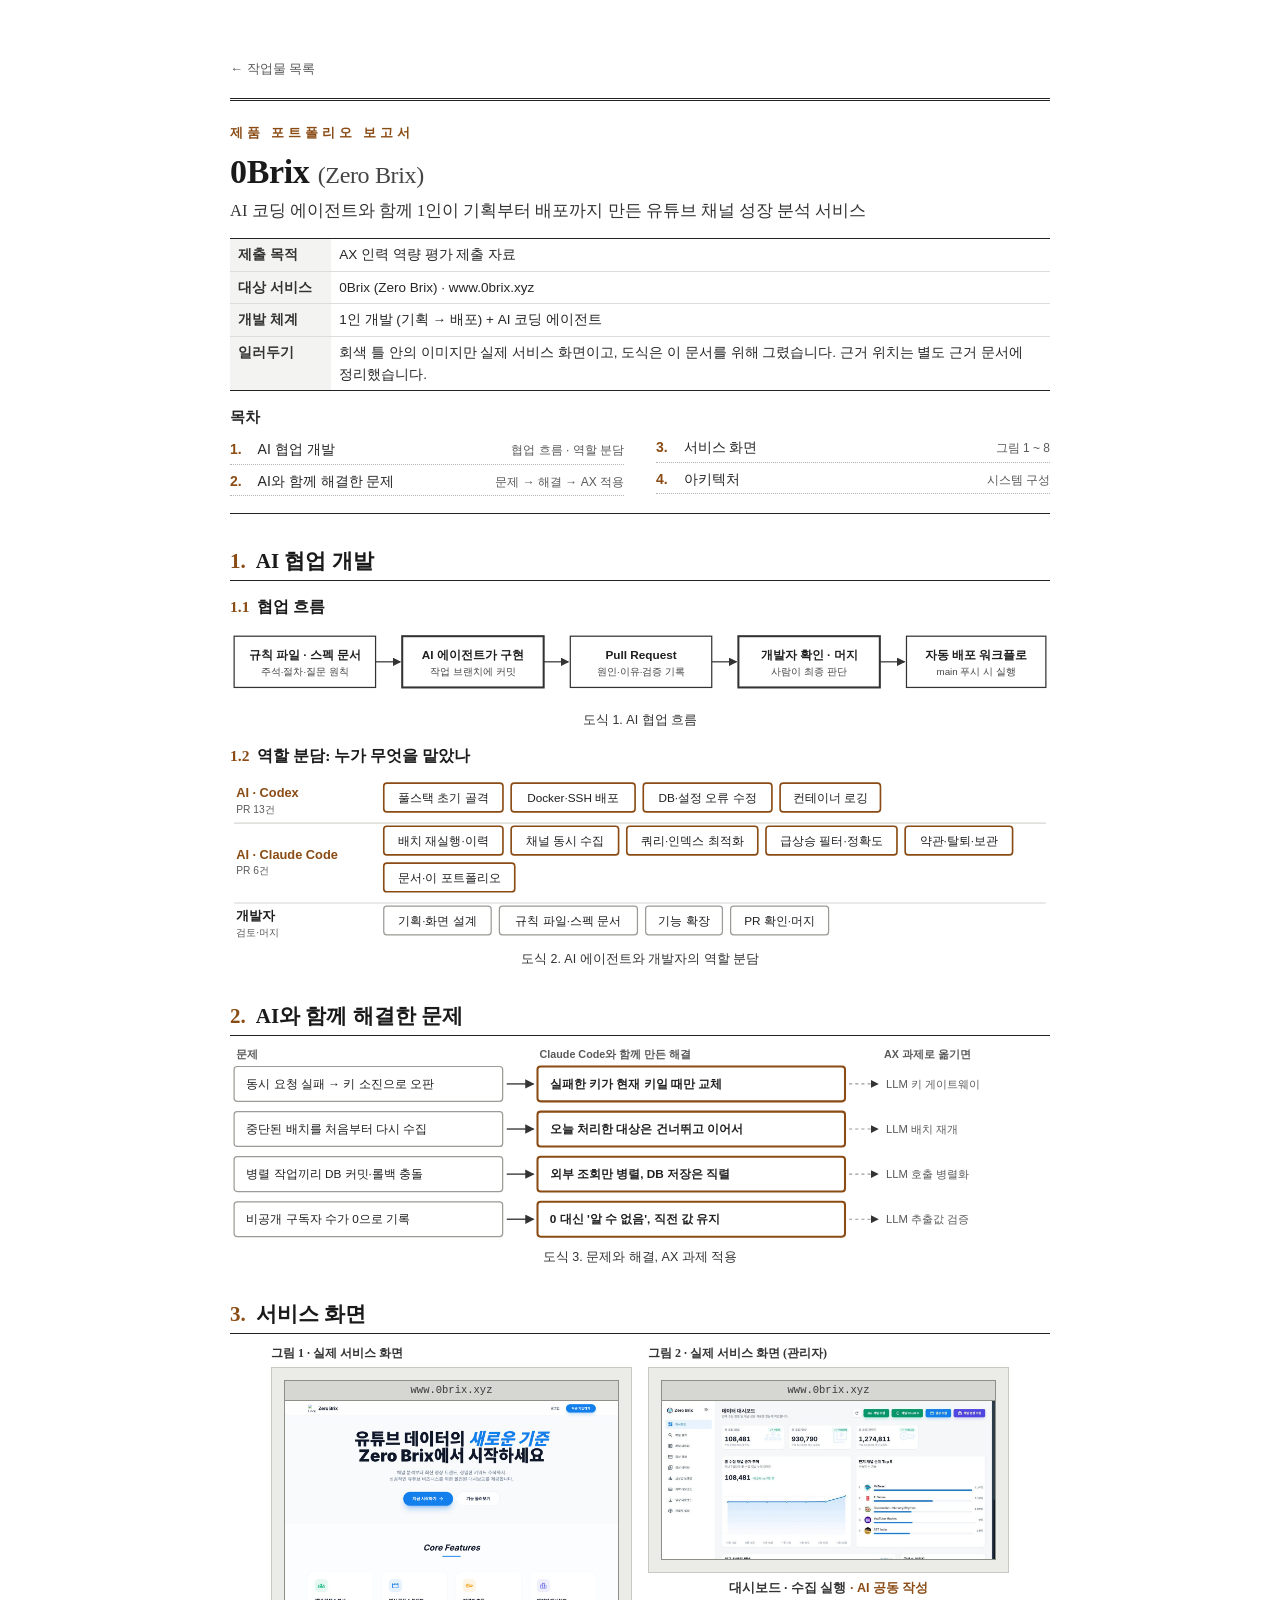
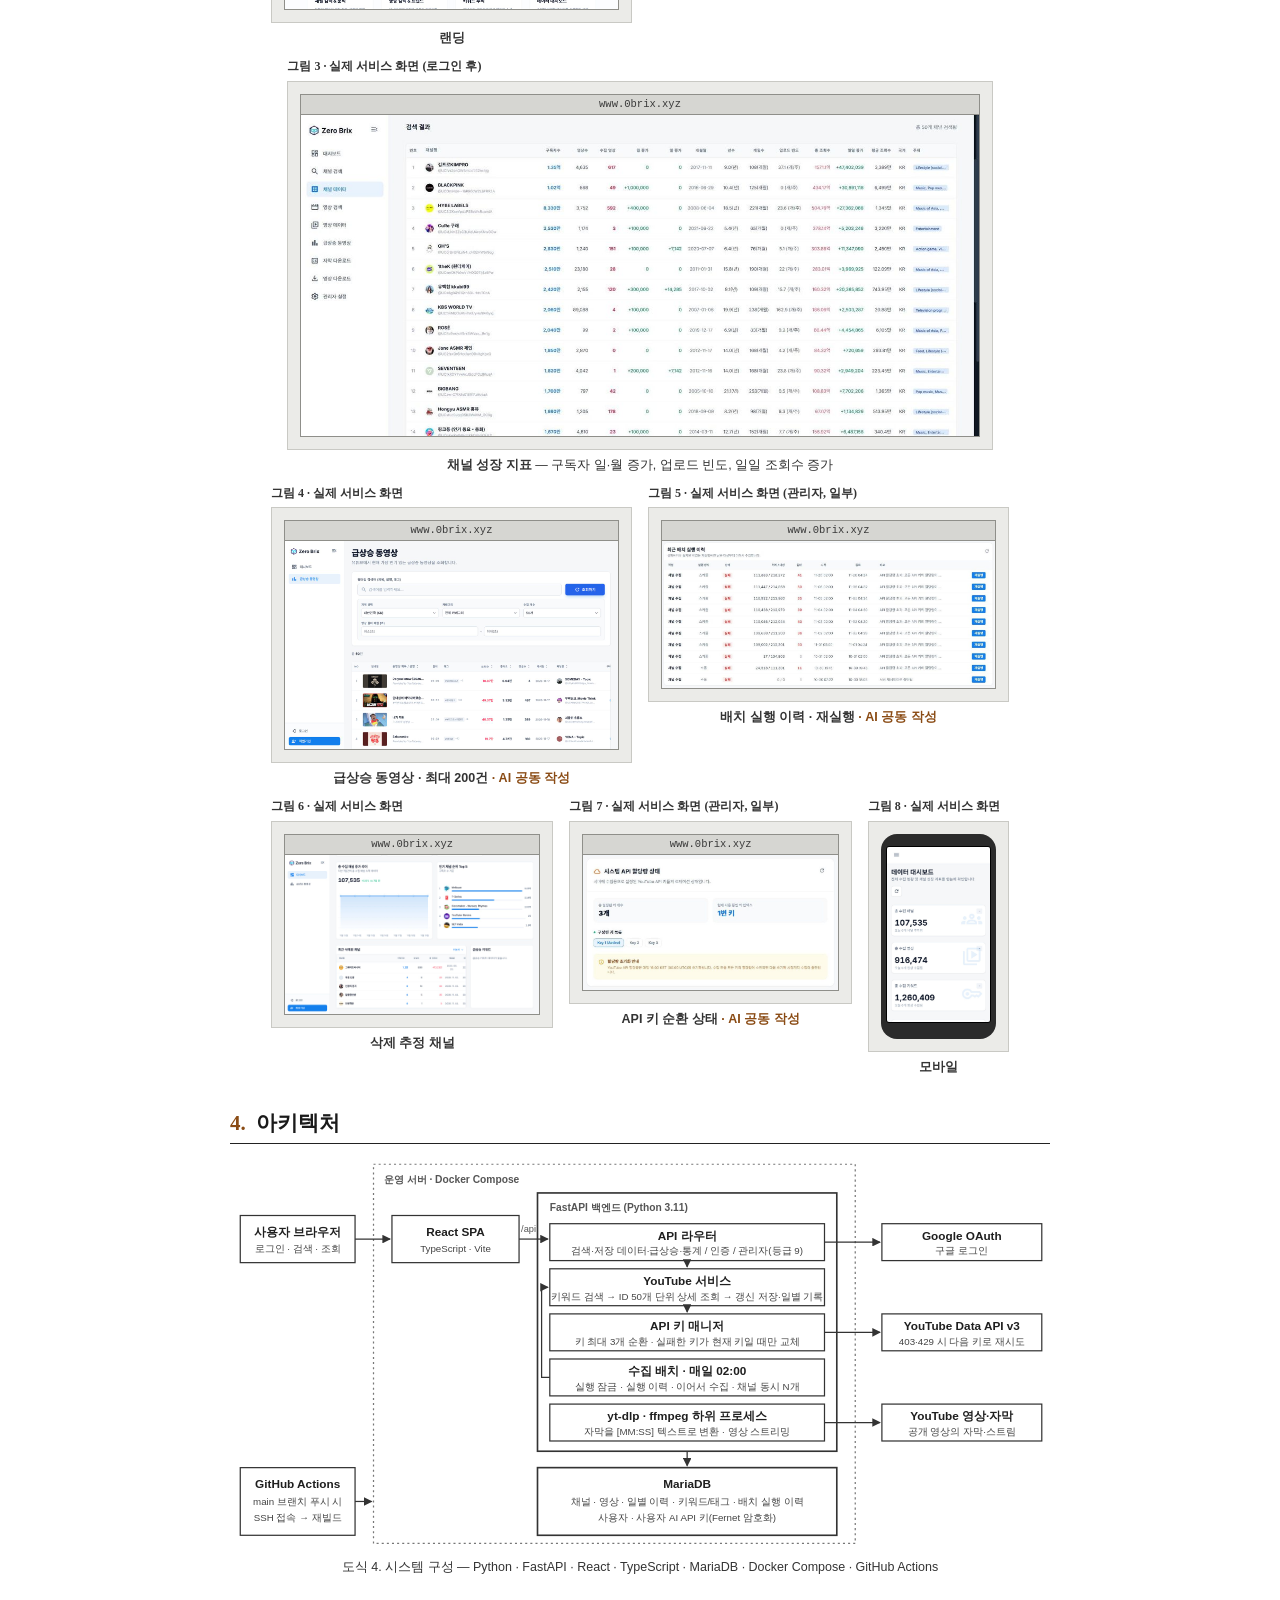
==== works/0brix/index.html @ 4392a65b "0Brix 포트폴리오 추가 works/0brix/에 포트폴리오 페이지와 썸네일(실제 랜딩 화면)을 넣고 목록 맨 앞에 등록한다. 페이지 위쪽에 목록으로 돌아가는 링크를 넣는다 (인" ====
<!DOCTYPE html>
<html lang="ko">
<head>
<meta charset="utf-8">
<meta name="viewport" content="width=device-width, initial-scale=1">
<title>0Brix 제품 포트폴리오</title>
<style>
  :root {
    --ink: #262626;
    --ink-soft: #5a5a5a;
    --rule: #c4c4c4;
    --accent: #8a4b14;      /* 문서 강조색 1개: 제품 주조색(파랑)과 겹치지 않는 갈색 */
    --fig-panel: #ebebe8;
    --fig-line: #8f8f8a;
  }
  * { box-sizing: border-box; }
  html { background: #fff; }
  body {
    margin: 0 auto; max-width: 900px; padding: 48px 40px 64px;
    background: #fff; color: var(--ink);
    font-family: "Apple SD Gothic Neo", "Malgun Gothic", "맑은 고딕", "Noto Sans KR", "Noto Sans CJK KR", "Nanum Gothic", "나눔고딕", sans-serif;
    font-size: 15px; line-height: 1.6; word-break: keep-all; overflow-wrap: break-word;
  }
  h1, h2 { color: #1a1a1a; line-height: 1.3; }
  header.doc { border-top: 4px solid var(--accent); padding-top: 14px; }
  .kicker { font-size: 12.5px; letter-spacing: .08em; color: var(--accent); font-weight: 700; margin: 0; }
  h1 { font-size: 30px; margin: 4px 0 2px; }
  .subtitle { font-size: 16px; color: var(--ink-soft); margin: 0 0 4px; }
  .guide { font-size: 12.5px; color: var(--ink-soft); margin: 4px 0 0; }
  h2 { font-size: 19px; margin: 28px 0 8px; padding-bottom: 4px; border-bottom: 1px solid var(--accent); }
  h2 .no { color: var(--accent); margin-right: 8px; }
  h2 .lead { font-size: 13.5px; font-weight: 400; color: var(--ink-soft); margin-left: 10px; }
  p { margin: 6px 0; }
  ul { margin: 4px 0; padding-left: 18px; }
  li { margin: 2px 0; }
  strong { color: #1a1a1a; }
  .ref { color: var(--accent); font-weight: 600; white-space: nowrap; }
  .placeholder { font-weight: 600; color: #333; }
  .k { color: var(--accent); font-weight: 700; }

  /* 한눈 요약: 굵은 위아래 선 + 왼쪽 항목명 */
  table.summary { width: 100%; border-collapse: collapse; margin: 16px 0 4px; border-top: 2px solid #222; border-bottom: 2px solid #222; break-inside: avoid; }
  table.summary th { width: 8.5em; text-align: left; vertical-align: top; padding: 7px 10px 7px 0; font-size: 13.5px; color: var(--accent); white-space: nowrap; }
  table.summary td { padding: 7px 0; font-size: 14.5px; border-bottom: 1px solid #e0e0e0; }
  table.summary tr:not(:last-child) th { border-bottom: 1px solid #e0e0e0; }
  table.summary tr:last-child td { border-bottom: none; }

  /* 일반 표: 채움 없이 가로선만 */
  table.doc { width: 100%; border-collapse: collapse; margin: 6px 0; font-size: 13.5px; break-inside: avoid; }
  table.doc th, table.doc td { text-align: left; vertical-align: top; padding: 5px 10px 5px 0; border-bottom: 1px solid #e0e0e0; }
  table.doc thead th { border-top: 1.5px solid #333; border-bottom: 1px solid #333; font-size: 12.5px; color: #333; }
  table.doc tbody tr:last-child td, table.doc tbody tr:last-child th { border-bottom: 1.5px solid #333; }
  table.doc tbody th { font-weight: 700; white-space: nowrap; }
  table.doc td.lim { color: var(--ink-soft); }
  table.doc ul { margin: 0; padding-left: 14px; }
  table.doc li { margin: 0; }

  .diagram { margin: 8px 0 4px; break-inside: avoid; }
  .diagram svg { width: 100%; height: auto; display: block; }
  .dcap { font-size: 12.5px; color: var(--ink-soft); margin: 4px 0 6px; }

  /* ===== 캡처: 보고서에 실린 자료 ===== */
  .figs { margin: 10px 5% 4px; display: grid; gap: 16px 16px; }
  .figs.one { grid-template-columns: 1fr; }
  .figs.half { grid-template-columns: 1fr; width: 55%; margin-left: auto; margin-right: auto; }
  .figs.two { grid-template-columns: 1fr 1fr; }
  .figs.three { grid-template-columns: 1fr 1fr 0.5fr; }
  figure.shot { margin: 0; break-inside: avoid; }
  figure.shot .flabel { font-size: 12px; font-weight: 700; color: #333; margin: 0 0 4px; }
  figure.shot .panel { background: var(--fig-panel); border: 1px solid #c9c9c4; padding: 12px; }
  .browser { border: 1px solid var(--fig-line); background: #fff; }
  .browser .bar { height: 20px; background: #d6d6d2; border-bottom: 1px solid var(--fig-line);
    font: 10.5px/19px ui-monospace, "SFMono-Regular", Consolas, monospace; color: #3a3a3a; text-align: center; }
  .browser img { display: block; width: 100%; height: auto; }
  .device { background: #2b2b2b; border-radius: 16px; padding: 12px 5px 16px; }
  .device img { display: block; width: 100%; height: auto; border: 1px solid #000; border-radius: 3px; }
  figure.shot figcaption { font-size: 12.5px; line-height: 1.45; color: #333; margin-top: 6px; }
  .pending { margin: 8px 5% 0; font-size: 12.5px; color: var(--ink-soft); }

  footer.doc { margin-top: 26px; border-top: 1px solid var(--rule); padding-top: 6px; font-size: 12px; color: var(--ink-soft); }

  @media (max-width: 640px) {
    body { padding: 28px 16px 40px; font-size: 14.5px; }
    .figs.two, .figs.three { grid-template-columns: 1fr; margin: 10px 0; }
    .figs.half { width: auto; margin: 10px 0; }
    h2 .lead { display: block; margin: 2px 0 0; }
    table.doc { display: block; overflow-x: auto; }
  }

  /* ===== 인쇄 (A4) ===== */
  @page { size: A4; margin: 12mm 13mm; }
  @media print {
    body { max-width: none; padding: 0; font-size: 9pt; line-height: 1.45; }
    header.doc { padding-top: 6px; border-top-width: 3px; }
    .kicker { font-size: 7.5pt; }
    h1 { font-size: 18pt; }
    .subtitle { font-size: 10pt; }
    .guide { font-size: 7.6pt; }
    h2 { font-size: 11.5pt; margin: 13px 0 4px; padding-bottom: 2px; break-after: avoid; }
    h2 .lead { font-size: 8pt; }
    table.summary { margin: 8px 0 2px; }
    table.summary th { font-size: 8.4pt; padding: 3.5px 8px 3.5px 0; }
    table.summary td { font-size: 9pt; padding: 3.5px 0; }
    table.doc { font-size: 8.2pt; margin: 3px 0; }
    table.doc th, table.doc td { padding: 3px 8px 3px 0; }
    table.doc thead th { font-size: 7.8pt; }
    .figs { margin: 6px 3% 2px; gap: 8px 12px; }
    figure.shot .flabel { font-size: 7.4pt; margin-bottom: 2px; }
    figure.shot .panel { padding: 6px; }
    .browser .bar { height: 12px; font-size: 6.4pt; line-height: 11px; }
    .device { border-radius: 10px; padding: 7px 3px 9px; }
    figure.shot figcaption { font-size: 7.5pt; line-height: 1.35; margin-top: 3px; }
    .pending, .dcap { font-size: 7.5pt; }
    footer.doc { margin-top: 10px; font-size: 7.2pt; }
    * { -webkit-print-color-adjust: exact; print-color-adjust: exact; }
  }

  /* v4: AI 활용 현황 */
  .hero { display: grid; grid-template-columns: repeat(3, 1fr); gap: 0 24px; margin: 12px 0 6px; break-inside: avoid; }
  .hero > div { border-top: 2px solid #222; padding-top: 6px; }
  .hero .big { font-size: 40px; font-weight: 800; line-height: 1.05; margin: 0; color: var(--accent); letter-spacing: -0.02em; font-variant-numeric: tabular-nums; }
  .hero .what { font-size: 14px; font-weight: 700; margin: 4px 0 0; color: #1a1a1a; }
  .hero .base { font-size: 12.5px; color: var(--ink-soft); margin: 0; }
  .chart { margin: 12px 0 2px; break-inside: avoid; }
  .chart > svg { width: 100%; height: auto; display: block; }
  .chart .ctitle { font-size: 13px; font-weight: 700; margin: 0 0 4px; color: #1a1a1a; }
  .legend { font-size: 12.5px; color: #333; margin: 0 0 4px; }
  .legend svg { width: 14px; height: 10px; display: inline-block; vertical-align: -1px; margin-right: 3px; }
  .fn { font-size: 12px; color: var(--ink-soft); margin: 4px 0; }
  table.num td, table.num thead th:not(:first-child) { text-align: right; font-variant-numeric: tabular-nums; white-space: nowrap; }
  .ai { color: var(--accent); font-weight: 700; white-space: nowrap; }
  @media (max-width: 640px) { .hero { grid-template-columns: 1fr; gap: 10px; } .chart, table.num { overflow-x: auto; display: block; } .chart > svg { min-width: 560px; } }
  @media print {
    .figs.one { width: 84%; margin-left: auto; margin-right: auto; }
    .figs.three { grid-template-columns: 1fr 1fr 0.42fr; }
    figure.shot .flabel { white-space: nowrap; }
    footer.doc { margin-top: 6px; }
    .diagram svg { width: 88%; margin: 0 auto; }
    h2 { margin-top: 10px; }
    .hero { margin: 6px 0 4px; }
    .hero .big { font-size: 24pt; }
    .hero .what { font-size: 9pt; margin-top: 2px; }
    .hero .base, .legend, .fn { font-size: 7.6pt; }
    .chart { margin: 7px 0 1px; }
    .chart .ctitle { font-size: 8.4pt; margin-bottom: 2px; }
  }

  /* v5: 그림 위주 */
  .chart { margin: 8px 0 4px; break-inside: avoid; }
  .chart > svg { width: 100%; height: auto; display: block; }
  .ctitle { font-size: 13px; font-weight: 700; margin: 10px 0 4px; color: #1a1a1a; }
  .ai { color: var(--accent); font-weight: 700; white-space: nowrap; }
  .figs.wide { grid-template-columns: 1fr; width: 86%; margin-left: auto; margin-right: auto; }
  @media (max-width: 640px) { .figs.wide { width: auto; } .chart { overflow-x: auto; } .chart > svg { min-width: 560px; } }
  @media print {
    .ctitle { font-size: 8.6pt; margin: 6px 0 2px; }
    .chart { margin: 4px 0 2px; }
    .figs.three { grid-template-columns: 1fr 1fr 0.42fr; }
    figure.shot .flabel { white-space: nowrap; }
    .diagram svg { width: 80%; margin: 0 auto; }
    h2 { margin-top: 12px; }
  }

  /* ===== v6: 보고서 형식 ===== */
  :root { --serif: "AppleMyungjo", "Apple Myungjo", "Nanum Myeongjo", "나눔명조", "Batang", "바탕", "Noto Serif KR", "Noto Serif CJK KR", serif; }
  body { padding-top: 56px; }
  header.cover { border-top: 3px double #222; border-bottom: 1px solid #222; padding: 22px 0 16px; margin-bottom: 8px; }
  .doctype { font-size: 13px; letter-spacing: .3em; color: var(--accent); font-weight: 700; margin: 0 0 6px; }
  header.cover h1 { font-family: var(--serif); font-size: 34px; font-weight: 800; letter-spacing: -0.01em; margin: 0 0 4px; }
  header.cover h1 .alt { font-weight: 400; font-size: 24px; color: #444; }
  header.cover .subtitle { font-family: var(--serif); font-size: 16.5px; color: #333; margin: 0 0 14px; }
  table.docinfo { width: 100%; border-collapse: collapse; font-size: 13.5px; border-top: 1px solid #222; border-bottom: 1px solid #222; }
  table.docinfo th { width: 7.5em; text-align: left; font-weight: 700; color: #333; padding: 5px 10px 5px 8px; background: #f3f3f1; border-bottom: 1px solid #dcdcd8; vertical-align: top; white-space: nowrap; }
  table.docinfo td { padding: 5px 8px; border-bottom: 1px solid #dcdcd8; }
  table.docinfo tr:last-child th, table.docinfo tr:last-child td { border-bottom: none; }
  .toc { margin: 14px 0 0; }
  .toc-title { font-family: var(--serif); font-weight: 700; font-size: 15px; margin: 0 0 4px; }
  .toc ol { margin: 0; padding-left: 0; list-style: none; counter-reset: toc; columns: 2; column-gap: 32px; }
  .toc li { counter-increment: toc; display: flex; align-items: baseline; gap: 8px; padding: 3px 0; border-bottom: 1px dotted #b5b5b0; break-inside: avoid; font-size: 14px; }
  .toc li::before { content: counter(toc) "."; font-weight: 700; color: var(--accent); min-width: 1.4em; }
  .toc .toc-sub { margin-left: auto; font-size: 12px; color: var(--ink-soft); }
  h2 { font-family: var(--serif); font-size: 21px; font-weight: 800; border-bottom: 1.5px solid #222; padding-bottom: 5px; margin: 34px 0 10px; }
  h2 .no { color: var(--accent); margin-right: 10px; }
  h3 { font-family: var(--serif); font-size: 15.5px; font-weight: 700; margin: 14px 0 4px; color: #1a1a1a; }
  h3 .no { color: var(--accent); margin-right: 8px; font-family: inherit; }
  .chart .dcap, .diagram .dcap { text-align: center; font-size: 12.5px; color: #333; margin: 6px 0 2px; }
  figure.shot .flabel { font-family: var(--serif); }
  figure.shot figcaption { text-align: center; }
  @media (max-width: 640px) { .toc ol { columns: 1; } header.cover h1 { font-size: 27px; } }
  @page { size: A4; margin: 16mm 14mm 15mm;
    @top-left { content: "0Brix 제품 포트폴리오 보고서"; font-size: 7.5pt; color: #666; }
    @top-right { content: "AX 인력 역량 평가 제출 자료"; font-size: 7.5pt; color: #666; }
    @bottom-center { content: "— " counter(page) " / " counter(pages) " —"; font-size: 7.5pt; color: #666; }
  }
  @page :first { @top-left { content: none; } @top-right { content: none; } }
  @media print {
    body { padding-top: 0; }
    header.cover { padding: 8px 0 8px; margin-bottom: 4px; }
    .doctype { font-size: 7.6pt; margin-bottom: 3px; }
    header.cover h1 { font-size: 21pt; }
    header.cover h1 .alt { font-size: 14pt; }
    header.cover .subtitle { font-size: 10pt; margin-bottom: 7px; }
    table.docinfo { font-size: 8pt; }
    table.docinfo th, table.docinfo td { padding: 2.5px 7px; }
    .toc { margin-top: 7px; }
    .toc-title { font-size: 9pt; margin-bottom: 2px; }
    .toc li { font-size: 8.4pt; padding: 1.5px 0; }
    .toc .toc-sub { font-size: 7.4pt; }
    h2 { font-size: 12.5pt; margin: 12px 0 5px; padding-bottom: 3px; }
    h3 { font-size: 9.4pt; margin: 6px 0 2px; }
    .chart .dcap, .diagram .dcap { font-size: 7.6pt; margin: 3px 0 1px; }
  }
  /* 작업물 목록으로 돌아가는 링크 */
  .back { display: inline-block; margin: -32px 0 18px; font-size: 13px; color: var(--ink-soft); text-decoration: none; }
  .back:hover { color: var(--accent); }
  @media (max-width: 640px) { .back { margin-top: 0; } }
  @media print { .back { display: none; } }
</style>
</head>
<body>
<a class="back" href="../../index.html">← 작업물 목록</a>

<header class="cover">
  <p class="doctype">제품 포트폴리오 보고서</p>
  <h1>0Brix <span class="alt">(Zero Brix)</span></h1>
  <p class="subtitle">AI 코딩 에이전트와 함께 1인이 기획부터 배포까지 만든 유튜브 채널 성장 분석 서비스</p>
  <table class="docinfo">
    <tr><th>제출 목적</th><td>AX 인력 역량 평가 제출 자료</td></tr>
    <tr><th>대상 서비스</th><td>0Brix (Zero Brix) · www.0brix.xyz</td></tr>
    <tr><th>개발 체계</th><td>1인 개발 (기획 → 배포) + AI 코딩 에이전트</td></tr>
    <tr><th>일러두기</th><td>회색 틀 안의 이미지만 실제 서비스 화면이고, 도식은 이 문서를 위해 그렸습니다. 근거 위치는 별도 근거 문서에 정리했습니다.</td></tr>
  </table>
  <nav class="toc" aria-label="목차">
    <p class="toc-title">목차</p>
    <ol>
      <li><span>AI 협업 개발</span><span class="toc-sub">협업 흐름 · 역할 분담</span></li>
      <li><span>AI와 함께 해결한 문제</span><span class="toc-sub">문제 → 해결 → AX 적용</span></li>
      <li><span>서비스 화면</span><span class="toc-sub">그림 1 ~ 8</span></li>
      <li><span>아키텍처</span><span class="toc-sub">시스템 구성</span></li>
    </ol>
  </nav>
</header>

<h2><span class="no">1.</span>AI 협업 개발</h2>
<h3><span class="no">1.1</span>협업 흐름</h3>
<div class="chart"><svg viewBox="0 0 800 74" role="img" aria-label="AI 협업 흐름" font-family="Apple SD Gothic Neo, Malgun Gothic, Noto Sans KR, Noto Sans CJK KR, Nanum Gothic, sans-serif">
  <defs><marker id="ar2" viewBox="0 0 8 8" refX="7" refY="4" markerWidth="7" markerHeight="7" orient="auto"><path d="M0,0 L8,4 L0,8 z" fill="#333"/></marker></defs>
  <g fill="#fff" stroke="#333" stroke-width="1.2">
    <rect x="4" y="8" width="138" height="50"/><rect x="168" y="8" width="138" height="50" stroke-width="2"/><rect x="332" y="8" width="138" height="50"/><rect x="496" y="8" width="138" height="50" stroke-width="2"/><rect x="660" y="8" width="136" height="50"/>
  </g>
  <g stroke="#333" stroke-width="1.2" marker-end="url(#ar2)"><line x1="142" y1="33" x2="166" y2="33"/><line x1="306" y1="33" x2="330" y2="33"/><line x1="470" y1="33" x2="494" y2="33"/><line x1="634" y1="33" x2="658" y2="33"/></g>
  <g font-size="11.5" font-weight="700" text-anchor="middle" fill="#1f1f1f">
    <text x="73" y="30">규칙 파일 · 스펙 문서</text><text x="237" y="30">AI 에이전트가 구현</text><text x="401" y="30">Pull Request</text><text x="565" y="30">개발자 확인 · 머지</text><text x="728" y="30">자동 배포 워크플로</text>
  </g>
  <g font-size="9.5" text-anchor="middle" fill="#444">
    <text x="73" y="46">주석·절차·질문 원칙</text><text x="237" y="46">작업 브랜치에 커밋</text><text x="401" y="46">원인·이유·검증 기록</text><text x="565" y="46">사람이 최종 판단</text><text x="728" y="46">main 푸시 시 실행</text>
  </g>
</svg><p class="dcap">도식 1. AI 협업 흐름</p></div>
<h3><span class="no">1.2</span>역할 분담: 누가 무엇을 맡았나</h3>
<div class="chart"><svg viewBox="0 0 800 162" role="img" aria-label="AI 에이전트와 개발자가 맡은 작업" font-family="Apple SD Gothic Neo, Malgun Gothic, Noto Sans KR, Noto Sans CJK KR, Nanum Gothic, sans-serif"><text x="6" y="20.0" font-size="12.5" font-weight="700" fill="#8a4b14">AI · Codex</text><text x="6" y="35.0" font-size="10" fill="#5a5a5a">PR 13건</text><rect x="150.0" y="6" width="116.3" height="28" rx="3" fill="#fff" stroke="#8a4b14" stroke-width="1.6"/><text x="208.2" y="24.0" text-anchor="middle" font-size="11.5" fill="#1f1f1f">풀스택 초기 골격</text><rect x="274.3" y="6" width="120.9" height="28" rx="3" fill="#fff" stroke="#8a4b14" stroke-width="1.6"/><text x="334.8" y="24.0" text-anchor="middle" font-size="11.5" fill="#1f1f1f">Docker·SSH 배포</text><rect x="403.2" y="6" width="125.5" height="28" rx="3" fill="#fff" stroke="#8a4b14" stroke-width="1.6"/><text x="465.9" y="24.0" text-anchor="middle" font-size="11.5" fill="#1f1f1f">DB·설정 오류 수정</text><rect x="536.7" y="6" width="97.9" height="28" rx="3" fill="#fff" stroke="#8a4b14" stroke-width="1.6"/><text x="585.7" y="24.0" text-anchor="middle" font-size="11.5" fill="#1f1f1f">컨테이너 로깅</text><line x1="4" y1="45" x2="796" y2="45" stroke="#d6d6d2"/><text x="6" y="80.0" font-size="12.5" font-weight="700" fill="#8a4b14">AI · Claude Code</text><text x="6" y="95.0" font-size="10" fill="#5a5a5a">PR 6건</text><rect x="150.0" y="48" width="116.3" height="28" rx="3" fill="#fff" stroke="#8a4b14" stroke-width="1.6"/><text x="208.2" y="66.0" text-anchor="middle" font-size="11.5" fill="#1f1f1f">배치 재실행·이력</text><rect x="274.3" y="48" width="104.8" height="28" rx="3" fill="#fff" stroke="#8a4b14" stroke-width="1.6"/><text x="326.7" y="66.0" text-anchor="middle" font-size="11.5" fill="#1f1f1f">채널 동시 수집</text><rect x="387.1" y="48" width="127.8" height="28" rx="3" fill="#fff" stroke="#8a4b14" stroke-width="1.6"/><text x="451.0" y="66.0" text-anchor="middle" font-size="11.5" fill="#1f1f1f">쿼리·인덱스 최적화</text><rect x="522.9" y="48" width="127.8" height="28" rx="3" fill="#fff" stroke="#8a4b14" stroke-width="1.6"/><text x="586.8" y="66.0" text-anchor="middle" font-size="11.5" fill="#1f1f1f">급상승 필터·정확도</text><rect x="658.7" y="48" width="104.8" height="28" rx="3" fill="#fff" stroke="#8a4b14" stroke-width="1.6"/><text x="711.1" y="66.0" text-anchor="middle" font-size="11.5" fill="#1f1f1f">약관·탈퇴·보관</text><rect x="150.0" y="84" width="127.8" height="28" rx="3" fill="#fff" stroke="#8a4b14" stroke-width="1.6"/><text x="213.9" y="102.0" text-anchor="middle" font-size="11.5" fill="#1f1f1f">문서·이 포트폴리오</text><line x1="4" y1="123" x2="796" y2="123" stroke="#d6d6d2"/><text x="6" y="140.0" font-size="12.5" font-weight="700" fill="#1f1f1f">개발자</text><text x="6" y="155.0" font-size="10" fill="#5a5a5a">검토·머지</text><rect x="150.0" y="126" width="104.8" height="28" rx="3" fill="#fff" stroke="#9a9a96" stroke-width="1.2"/><text x="202.4" y="144.0" text-anchor="middle" font-size="11.5" fill="#1f1f1f">기획·화면 설계</text><rect x="262.8" y="126" width="134.7" height="28" rx="3" fill="#fff" stroke="#9a9a96" stroke-width="1.2"/><text x="330.1" y="144.0" text-anchor="middle" font-size="11.5" fill="#1f1f1f">규칙 파일·스펙 문서</text><rect x="405.5" y="126" width="74.9" height="28" rx="3" fill="#fff" stroke="#9a9a96" stroke-width="1.2"/><text x="442.9" y="144.0" text-anchor="middle" font-size="11.5" fill="#1f1f1f">기능 확장</text><rect x="488.4" y="126" width="95.6" height="28" rx="3" fill="#fff" stroke="#9a9a96" stroke-width="1.2"/><text x="536.2" y="144.0" text-anchor="middle" font-size="11.5" fill="#1f1f1f">PR 확인·머지</text></svg><p class="dcap">도식 2. AI 에이전트와 개발자의 역할 분담</p></div>

<h2><span class="no">2.</span>AI와 함께 해결한 문제</h2>
<div class="chart"><svg viewBox="0 0 800 190" role="img" aria-label="AI와 함께 해결한 문제와 AX 적용" font-family="Apple SD Gothic Neo, Malgun Gothic, Noto Sans KR, Noto Sans CJK KR, Nanum Gothic, sans-serif"><defs><marker id="ar3" viewBox="0 0 8 8" refX="7" refY="4" markerWidth="7" markerHeight="7" orient="auto"><path d="M0,0 L8,4 L0,8 z" fill="#333"/></marker></defs><text x="6" y="12" font-size="10.5" font-weight="700" fill="#5a5a5a">문제</text><text x="302" y="12" font-size="10.5" font-weight="700" fill="#5a5a5a">Claude Code와 함께 만든 해결</text><text x="638" y="12" font-size="10.5" font-weight="700" fill="#5a5a5a">AX 과제로 옮기면</text><rect x="4" y="20" width="262" height="34" rx="3" fill="#fff" stroke="#9a9a96" stroke-width="1.2"/><text x="16" y="41.0" font-size="11.5" fill="#1f1f1f">동시 요청 실패 → 키 소진으로 오판</text><line x1="270" y1="37.0" x2="296" y2="37.0" stroke="#333" stroke-width="1.3" marker-end="url(#ar3)"/><rect x="300" y="20" width="300" height="34" rx="3" fill="#fff" stroke="#8a4b14" stroke-width="2"/><text x="312" y="41.0" font-size="11.5" font-weight="700" fill="#1f1f1f">실패한 키가 현재 키일 때만 교체</text><line x1="604" y1="37.0" x2="632" y2="37.0" stroke="#999" stroke-width="1.1" stroke-dasharray="3 3" marker-end="url(#ar3)"/><text x="640" y="41.0" font-size="11" fill="#5a5a5a">LLM 키 게이트웨이</text><rect x="4" y="64" width="262" height="34" rx="3" fill="#fff" stroke="#9a9a96" stroke-width="1.2"/><text x="16" y="85.0" font-size="11.5" fill="#1f1f1f">중단된 배치를 처음부터 다시 수집</text><line x1="270" y1="81.0" x2="296" y2="81.0" stroke="#333" stroke-width="1.3" marker-end="url(#ar3)"/><rect x="300" y="64" width="300" height="34" rx="3" fill="#fff" stroke="#8a4b14" stroke-width="2"/><text x="312" y="85.0" font-size="11.5" font-weight="700" fill="#1f1f1f">오늘 처리한 대상은 건너뛰고 이어서</text><line x1="604" y1="81.0" x2="632" y2="81.0" stroke="#999" stroke-width="1.1" stroke-dasharray="3 3" marker-end="url(#ar3)"/><text x="640" y="85.0" font-size="11" fill="#5a5a5a">LLM 배치 재개</text><rect x="4" y="108" width="262" height="34" rx="3" fill="#fff" stroke="#9a9a96" stroke-width="1.2"/><text x="16" y="129.0" font-size="11.5" fill="#1f1f1f">병렬 작업끼리 DB 커밋·롤백 충돌</text><line x1="270" y1="125.0" x2="296" y2="125.0" stroke="#333" stroke-width="1.3" marker-end="url(#ar3)"/><rect x="300" y="108" width="300" height="34" rx="3" fill="#fff" stroke="#8a4b14" stroke-width="2"/><text x="312" y="129.0" font-size="11.5" font-weight="700" fill="#1f1f1f">외부 조회만 병렬, DB 저장은 직렬</text><line x1="604" y1="125.0" x2="632" y2="125.0" stroke="#999" stroke-width="1.1" stroke-dasharray="3 3" marker-end="url(#ar3)"/><text x="640" y="129.0" font-size="11" fill="#5a5a5a">LLM 호출 병렬화</text><rect x="4" y="152" width="262" height="34" rx="3" fill="#fff" stroke="#9a9a96" stroke-width="1.2"/><text x="16" y="173.0" font-size="11.5" fill="#1f1f1f">비공개 구독자 수가 0으로 기록</text><line x1="270" y1="169.0" x2="296" y2="169.0" stroke="#333" stroke-width="1.3" marker-end="url(#ar3)"/><rect x="300" y="152" width="300" height="34" rx="3" fill="#fff" stroke="#8a4b14" stroke-width="2"/><text x="312" y="173.0" font-size="11.5" font-weight="700" fill="#1f1f1f">0 대신 '알 수 없음', 직전 값 유지</text><line x1="604" y1="169.0" x2="632" y2="169.0" stroke="#999" stroke-width="1.1" stroke-dasharray="3 3" marker-end="url(#ar3)"/><text x="640" y="173.0" font-size="11" fill="#5a5a5a">LLM 추출값 검증</text></svg><p class="dcap">도식 3. 문제와 해결, AX 과제 적용</p></div>

<h2><span class="no">3.</span>서비스 화면</h2>
<div class="figs two">
  <figure class="shot">
    <p class="flabel">그림 1 · 실제 서비스 화면</p>
    <div class="panel"><div class="browser"><div class="bar">www.0brix.xyz</div><img alt="0Brix 랜딩 화면" src="[data-uri]"></div></div>
    <figcaption><b>랜딩</b></figcaption>
  </figure>
  <figure class="shot">
    <p class="flabel">그림 2 · 실제 서비스 화면 (관리자)</p>
    <div class="panel"><div class="browser"><div class="bar">www.0brix.xyz</div><img alt="관리자 대시보드" src="[data-uri]"></div></div>
    <figcaption><b>대시보드 · 수집 실행</b> <span class="ai">· AI 공동 작성</span></figcaption>
  </figure>
</div>
<div class="figs wide">
  <figure class="shot">
    <p class="flabel">그림 3 · 실제 서비스 화면 (로그인 후)</p>
    <div class="panel"><div class="browser"><div class="bar">www.0brix.xyz</div><img alt="저장 채널 조회 결과" src="[data-uri]"></div></div>
    <figcaption><b>채널 성장 지표</b> — 구독자 일·월 증가, 업로드 빈도, 일일 조회수 증가</figcaption>
  </figure>
</div>
<div class="figs two">
  <figure class="shot">
    <p class="flabel">그림 4 · 실제 서비스 화면</p>
    <div class="panel"><div class="browser"><div class="bar">www.0brix.xyz</div><img alt="급상승 동영상 조회 결과" src="[data-uri]"></div></div>
    <figcaption><b>급상승 동영상 · 최대 200건</b> <span class="ai">· AI 공동 작성</span></figcaption>
  </figure>
  <figure class="shot">
    <p class="flabel">그림 5 · 실제 서비스 화면 (관리자, 일부)</p>
    <div class="panel"><div class="browser"><div class="bar">www.0brix.xyz</div><img alt="최근 배치 실행 이력" src="[data-uri]"></div></div>
    <figcaption><b>배치 실행 이력 · 재실행</b> <span class="ai">· AI 공동 작성</span></figcaption>
  </figure>
</div>
<div class="figs three">
  <figure class="shot">
    <p class="flabel">그림 6 · 실제 서비스 화면</p>
    <div class="panel"><div class="browser"><div class="bar">www.0brix.xyz</div><img alt="삭제 추정 채널" src="[data-uri]"></div></div>
    <figcaption><b>삭제 추정 채널</b></figcaption>
  </figure>
  <figure class="shot">
    <p class="flabel">그림 7 · 실제 서비스 화면 (관리자, 일부)</p>
    <div class="panel"><div class="browser"><div class="bar">www.0brix.xyz</div><img alt="시스템 API 할당량 상태" src="[data-uri]"></div></div>
    <figcaption><b>API 키 순환 상태</b> <span class="ai">· AI 공동 작성</span></figcaption>
  </figure>
  <figure class="shot">
    <p class="flabel">그림 8 · 실제 서비스 화면</p>
    <div class="panel"><div class="device"><img alt="모바일 대시보드" src="[data-uri]"></div></div>
    <figcaption><b>모바일</b></figcaption>
  </figure>
</div>

<h2><span class="no">4.</span>아키텍처</h2>
<div class="diagram">
<svg viewBox="0 0 800 388" role="img" aria-label="0Brix 시스템 구성도" font-family="Apple SD Gothic Neo, Malgun Gothic, Noto Sans KR, Noto Sans CJK KR, Nanum Gothic, sans-serif">
  <defs>
    <marker id="ar" viewBox="0 0 8 8" refX="7" refY="4" markerWidth="7" markerHeight="7" orient="auto-start-reverse"><path d="M0,0 L8,4 L0,8 z" fill="#333"/></marker>
  </defs>
  <g fill="#fff" stroke="#333" stroke-width="1.2">
    <!-- 운영 서버 경계 -->
    <rect x="140" y="10" width="470" height="370" fill="#fff" stroke="#777" stroke-dasharray="2 3"/>
    <!-- 왼쪽 -->
    <rect x="10" y="60" width="112" height="46"/>
    <rect x="10" y="306" width="112" height="66"/>
    <!-- 내부 -->
    <rect x="158" y="60" width="124" height="46"/>
    <rect x="300" y="38" width="292" height="252" stroke-width="1.6"/>
    <rect x="312" y="68" width="268" height="36"/>
    <rect x="312" y="112" width="268" height="36"/>
    <rect x="312" y="156" width="268" height="36"/>
    <rect x="312" y="200" width="268" height="36"/>
    <rect x="312" y="244" width="268" height="36"/>
    <rect x="300" y="306" width="292" height="66" stroke-width="1.6"/>
    <!-- 외부 -->
    <rect x="636" y="68" width="156" height="36"/>
    <rect x="636" y="156" width="156" height="36"/>
    <rect x="636" y="244" width="156" height="36"/>
  </g>
  <g fill="none" stroke="#333" stroke-width="1.2" marker-end="url(#ar)">
    <line x1="122" y1="83" x2="156" y2="83"/>
    <line x1="282" y1="83" x2="310" y2="83"/>
    <line x1="446" y1="104" x2="446" y2="110"/>
    <line x1="446" y1="148" x2="446" y2="154"/>
    <line x1="580" y1="86" x2="634" y2="86"/>
    <line x1="580" y1="174" x2="634" y2="174"/>
    <line x1="580" y1="262" x2="634" y2="262"/>
    <line x1="446" y1="290" x2="446" y2="304"/>
    <line x1="122" y1="339" x2="138" y2="339"/>
    <path d="M312,218 H304 V130 H310"/>
  </g>
  <g fill="#1f1f1f" font-size="11.5" font-weight="700" text-anchor="middle">
    <text x="66" y="80">사용자 브라우저</text>
    <text x="66" y="326">GitHub Actions</text>
    <text x="220" y="80">React SPA</text>
    <text x="446" y="84">API 라우터</text>
    <text x="446" y="128">YouTube 서비스</text>
    <text x="446" y="172">API 키 매니저</text>
    <text x="446" y="216">수집 배치 · 매일 02:00</text>
    <text x="446" y="260">yt-dlp · ffmpeg 하위 프로세스</text>
    <text x="446" y="326">MariaDB</text>
    <text x="714" y="84">Google OAuth</text>
    <text x="714" y="172">YouTube Data API v3</text>
    <text x="714" y="260">YouTube 영상·자막</text>
  </g>
  <g fill="#444" font-size="9.5" text-anchor="middle">
    <text x="66" y="96">로그인 · 검색 · 조회</text>
    <text x="66" y="342">main 브랜치 푸시 시</text>
    <text x="66" y="358">SSH 접속 → 재빌드</text>
    <text x="220" y="96">TypeScript · Vite</text>
    <text x="446" y="98">검색·저장 데이터·급상승·통계 / 인증 / 관리자(등급 9)</text>
    <text x="446" y="142">키워드 검색 → ID 50개 단위 상세 조회 → 갱신 저장·일별 기록</text>
    <text x="446" y="186">키 최대 3개 순환 · 실패한 키가 현재 키일 때만 교체</text>
    <text x="446" y="230">실행 잠금 · 실행 이력 · 이어서 수집 · 채널 동시 N개</text>
    <text x="446" y="274">자막을 [MM:SS] 텍스트로 변환 · 영상 스트리밍</text>
    <text x="446" y="342">채널 · 영상 · 일별 이력 · 키워드/태그 · 배치 실행 이력</text>
    <text x="446" y="358">사용자 · 사용자 AI API 키(Fernet 암호화)</text>
    <text x="714" y="98">구글 로그인</text>
    <text x="714" y="186">403·429 시 다음 키로 재시도</text>
    <text x="714" y="274">공개 영상의 자막·스트림</text>
  </g>
  <g fill="#555" font-size="10" font-weight="700">
    <text x="150" y="28">운영 서버 · Docker Compose</text>
    <text x="312" y="56">FastAPI 백엔드 (Python 3.11)</text>
  </g>
  <g fill="#555" font-size="9">
    <text x="284" y="76">/api</text>
  </g>
</svg>
<p class="dcap">도식 4. 시스템 구성 — Python · FastAPI · React · TypeScript · MariaDB · Docker Compose · GitHub Actions</p>
</div>


</body>
</html>
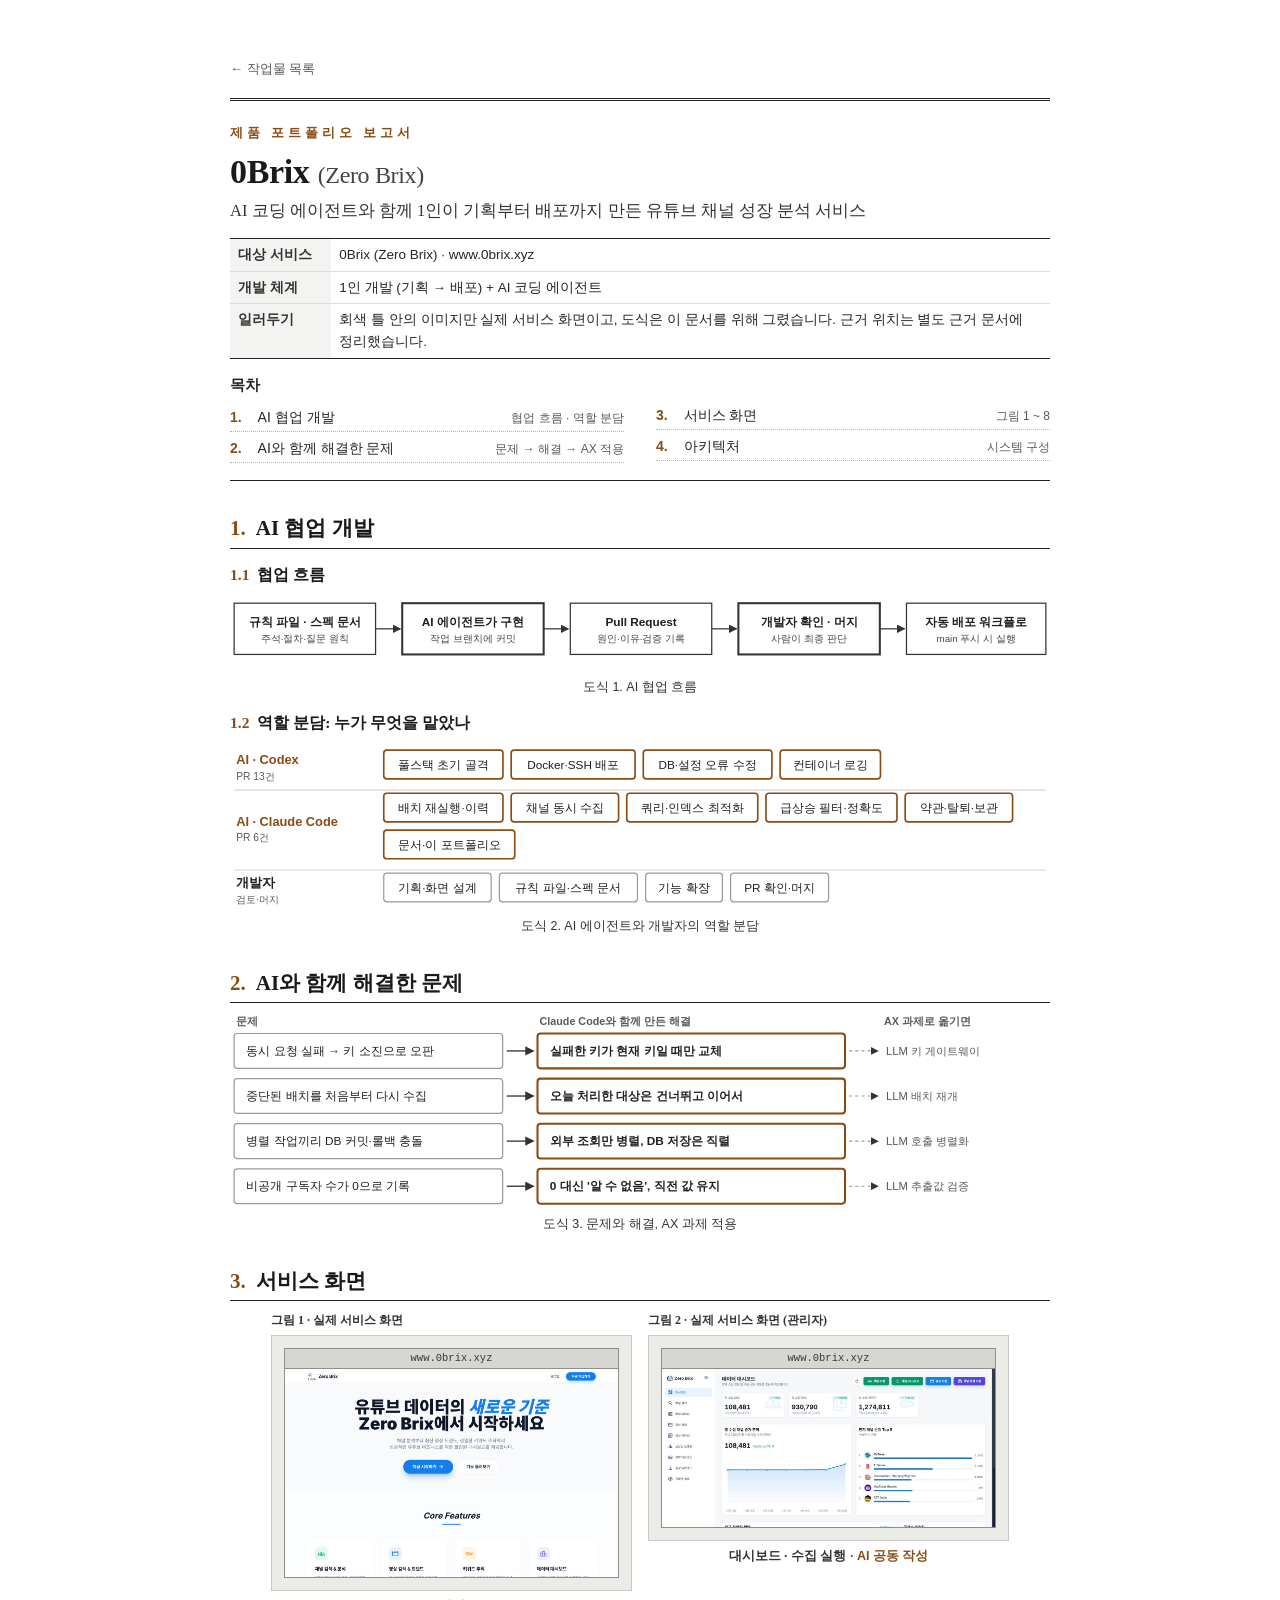
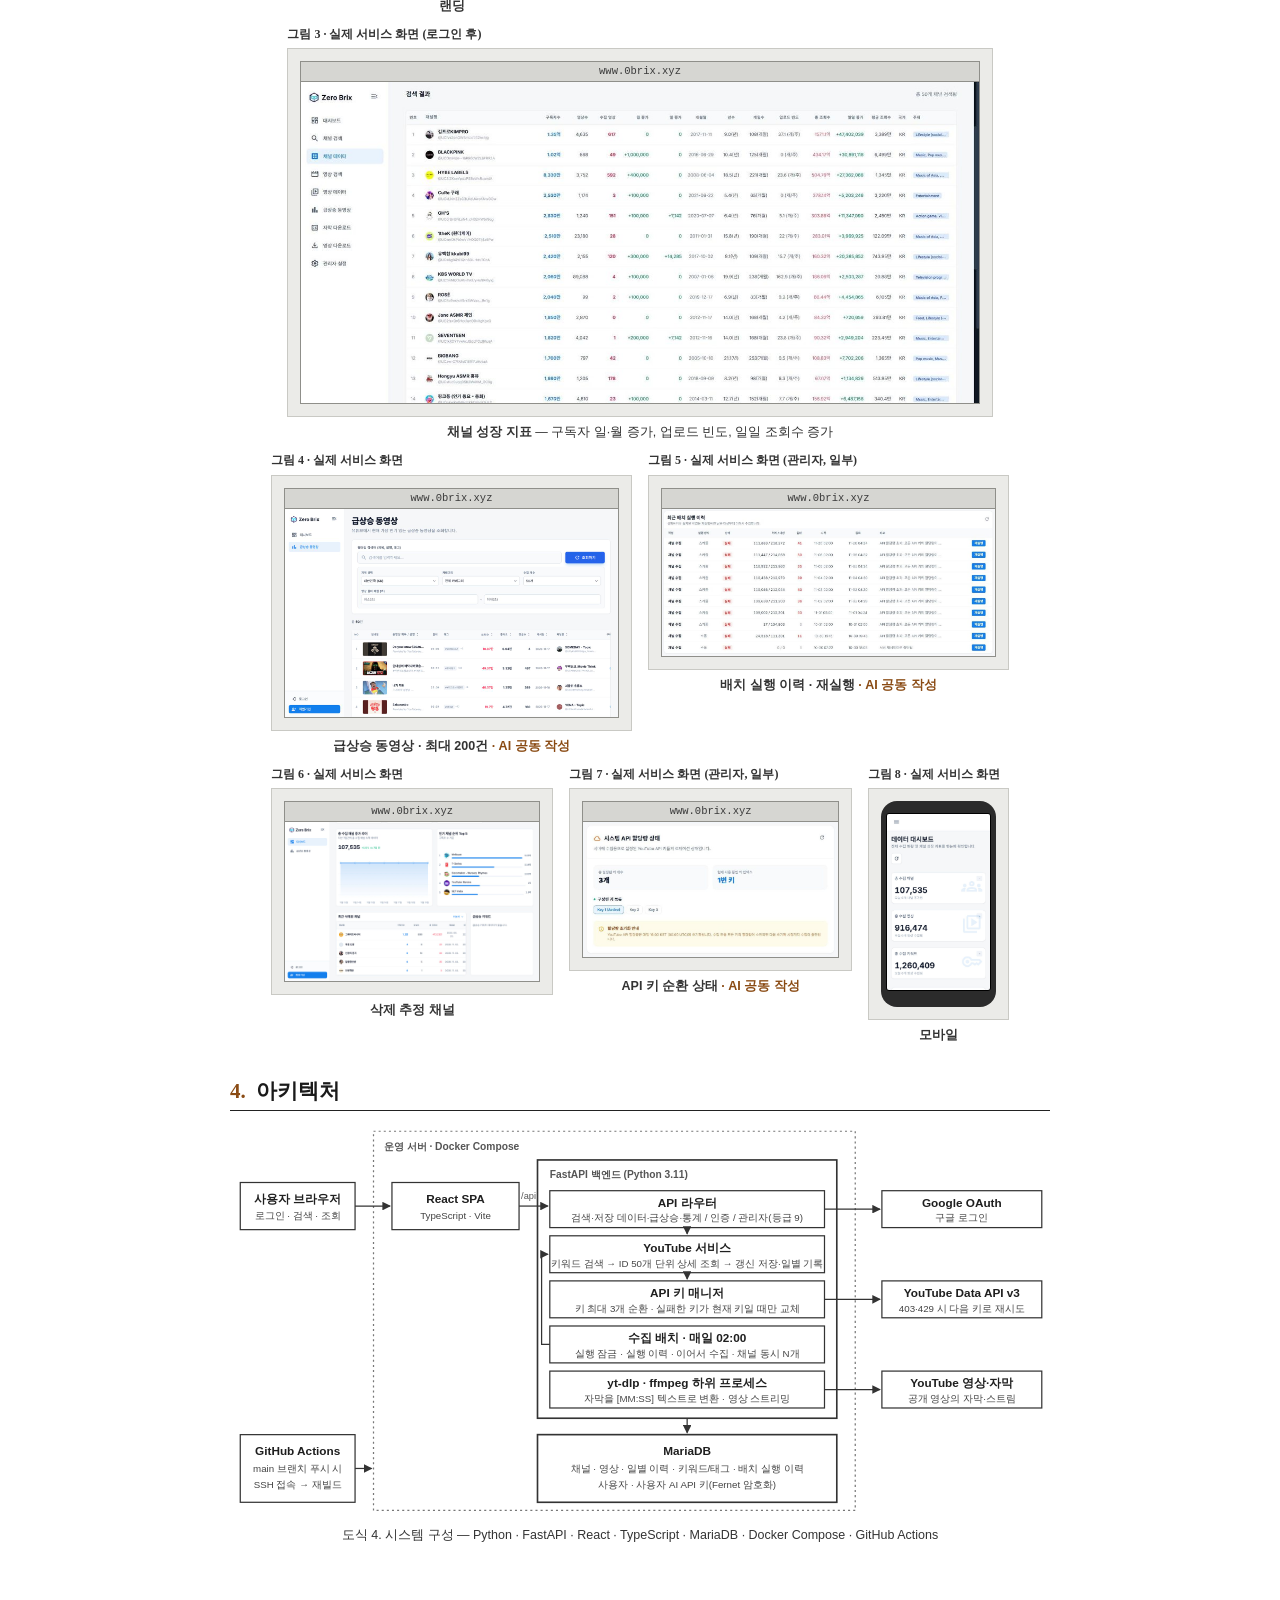
==== commit db54938a: "0Brix 포트폴리오에서 제출 목적 문구 제거 첫 표의 '제출 목적' 줄과 인쇄 머리글의 같은 문구를 뺀다.  Co-Authored-By: Claude Opus 5.5 <norep" ====
--- a/works/0brix/index.html
+++ b/works/0brix/index.html
@@ -189,7 +189,6 @@
   @media (max-width: 640px) { .toc ol { columns: 1; } header.cover h1 { font-size: 27px; } }
   @page { size: A4; margin: 16mm 14mm 15mm;
     @top-left { content: "0Brix 제품 포트폴리오 보고서"; font-size: 7.5pt; color: #666; }
-    @top-right { content: "AX 인력 역량 평가 제출 자료"; font-size: 7.5pt; color: #666; }
     @bottom-center { content: "— " counter(page) " / " counter(pages) " —"; font-size: 7.5pt; color: #666; }
   }
   @page :first { @top-left { content: none; } @top-right { content: none; } }
@@ -225,7 +224,6 @@
   <h1>0Brix <span class="alt">(Zero Brix)</span></h1>
   <p class="subtitle">AI 코딩 에이전트와 함께 1인이 기획부터 배포까지 만든 유튜브 채널 성장 분석 서비스</p>
   <table class="docinfo">
-    <tr><th>제출 목적</th><td>AX 인력 역량 평가 제출 자료</td></tr>
     <tr><th>대상 서비스</th><td>0Brix (Zero Brix) · www.0brix.xyz</td></tr>
     <tr><th>개발 체계</th><td>1인 개발 (기획 → 배포) + AI 코딩 에이전트</td></tr>
     <tr><th>일러두기</th><td>회색 틀 안의 이미지만 실제 서비스 화면이고, 도식은 이 문서를 위해 그렸습니다. 근거 위치는 별도 근거 문서에 정리했습니다.</td></tr>
